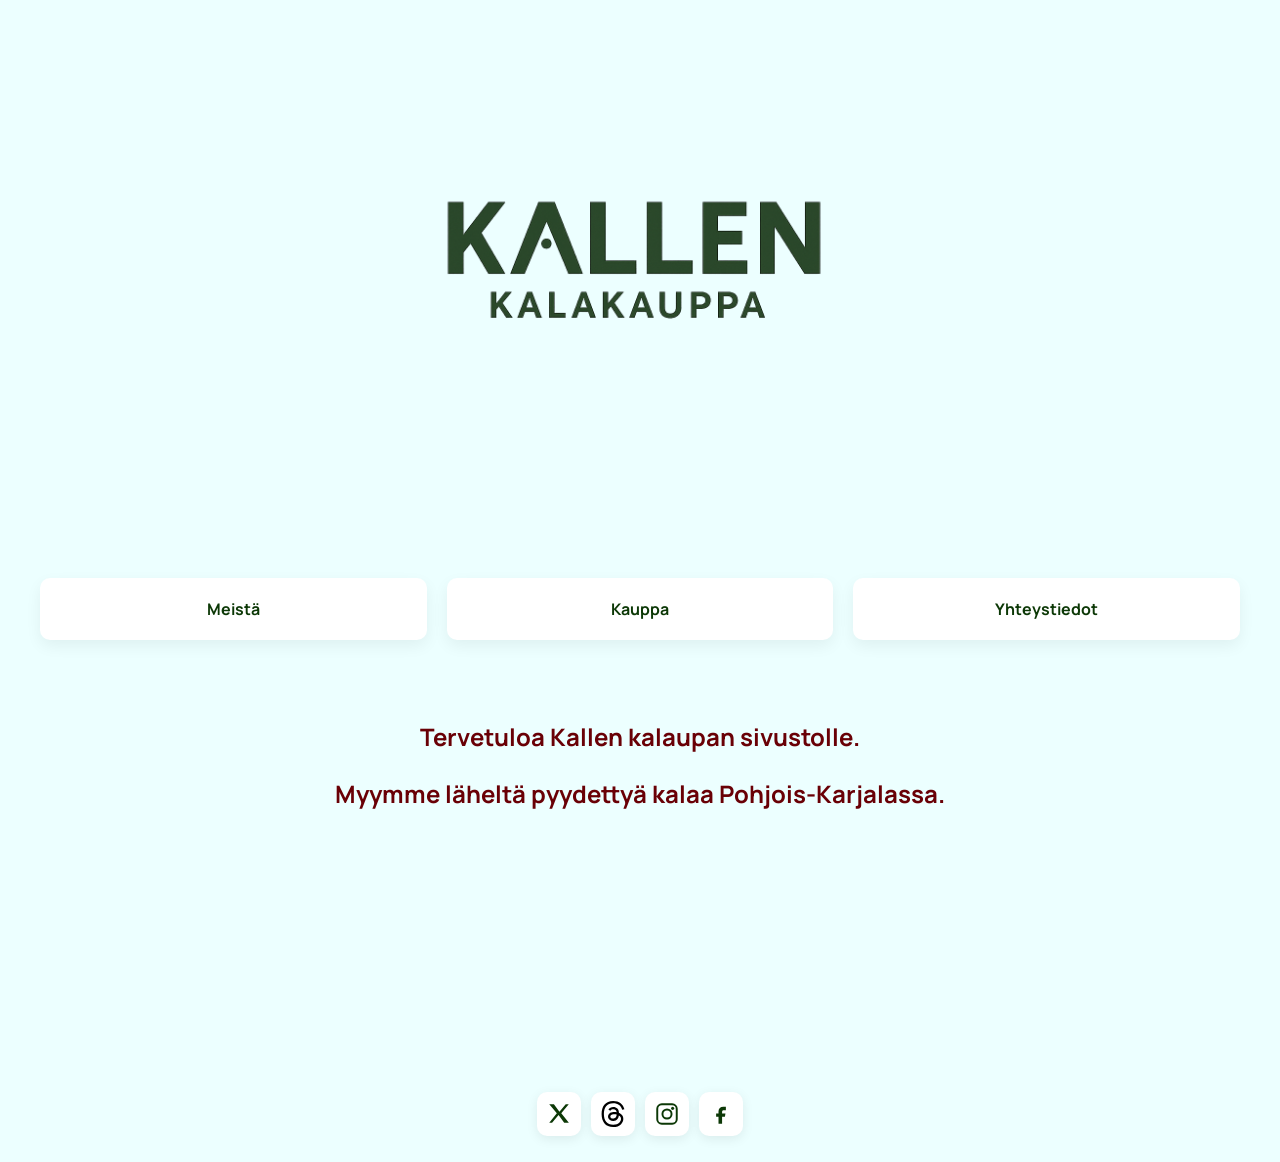
==== index.html @ 1680b655 "Add files via upload" ====
<!DOCTYPE html>
<html lang="fi">
<head>
  <meta charset="UTF-8" />
  <meta name="viewport" content="width=device-width, initial-scale=1" />
  <title>Tervetuloa Kallen kalakauppaan!</title>
  <!-- Ulkoinen tyyli + cache-buster -->
  <link rel="stylesheet" href="./tyylit.css?v=13" />
</head>
<body>

  <!-- ===== HEADER ===== -->
  <header class="site-header container">
    <!-- Logo keskitettynä -->
    <a href="index.html" class="brand" aria-label="Etusivu">
      <img src="KallenkalakauppaLogo.png" alt="Kallen kalakauppa" />
      
    </a>

    <!-- Burger (näkyy vain mobiilissa) -->
    <button class="burger" aria-label="Avaa valikko" aria-controls="paanav" aria-expanded="false">
      <!-- Inline-SVG: ei rikkoudu poluista -->
      <svg xmlns="http://www.w3.org/2000/svg" width="28" height="28"
           viewBox="0 0 24 24" aria-hidden="true" focusable="false">
        <path d="M3 6H21M3 12H21M3 18H21"
              stroke="#0C3806" stroke-width="2.2" stroke-linecap="round" fill="none"/>
      </svg>
    </button>

    <!-- Päänavigaatio: MOBIILISSA piilossa, aukeaa burgerista.
         TABLET/DESKTOP: PIILOSSA kokonaan (laatikot toimivat navi­gaationa) -->
    <nav id="paanav" class="nav" aria-label="Päänavigaatio">
      <ul>
        <li><a href="info.html">Meistä</a></li>
        <li><a href="kauppa.html">Kauppa</a></li>
        <li><a href="yhteystiedot.html">Yhteystiedot</a></li>
      </ul>
    </nav>
  </header>

  <!-- ===== LINKKIBOXIT (AINOA sisäinen navigaatio tablet/desktopissa) ===== -->
  <section class="links container" aria-label="Pikalinkit">
    <a class="box" href="info.html">Meistä</a>
    <a class="box" href="kauppa.html">Kauppa</a>
    <a class="box" href="yhteystiedot.html">Yhteystiedot</a>
  </section>

  <!-- ===== SISÄLTÖ ===== -->
  <main class="content container">
    <h2>Tervetuloa Kallen kalaupan sivustolle. <p>Myymme läheltä pyydettyä kalaa Pohjois-Karjalassa.</p><p></p></b></h2>
    
  </main>

  <!-- ===== FOOTER (some-ikonit, skaalautuvat ja keskitetyt) ===== -->
  <footer class="site-footer" role="contentinfo">
    <nav class="social-icons container" aria-label="Sosiaalisen median linkit">
      <a class="social-link" href="https://x.com" target="_blank" rel="noopener" aria-label="X">
        <img src="x.svg" alt="X" />
      </a>
      <a class="social-link" href="https://threads.net" target="_blank" rel="noopener" aria-label="Threads">
        <img src="threads.svg" alt="Threads" />
      </a>
      <a class="social-link" href="https://instagram.com" target="_blank" rel="noopener" aria-label="Instagram">
        <img src="instagram.svg" alt="Instagram" />
      </a>
      <a class="social-link" href="https://facebook.com" target="_blank" rel="noopener" aria-label="Facebook">
        <img src="facebook.svg" alt="Facebook" />
      </a>
    </nav>
  </footer>

  <!-- ===== JS: burger avaa/sulkee valikon MOBIILISSA ===== -->
  <script>
    (function () {
      const burger = document.querySelector('.burger');
      const nav    = document.getElementById('paanav');
      if (!burger || !nav) return;

      function toggleNav(force) {
        const open = (typeof force === 'boolean') ? force : !nav.classList.contains('open');
        nav.classList.toggle('open', open);
        burger.setAttribute('aria-expanded', open ? 'true' : 'false');
      }

      burger.addEventListener('click', () => toggleNav());

      // Sulje ESC:llä
      window.addEventListener('keydown', (e) => { if (e.key === 'Escape') toggleNav(false); });

      // Sulje klikkaamalla ulkopuolelle
      document.addEventListener('click', (e) => {
        if (!nav.contains(e.target) && !burger.contains(e.target)) toggleNav(false);
      });

      // Kun siirrytään tablet/desktopiin, resetoi tila (nav piilossa isolla ruudulla)
      const mql = window.matchMedia('(min-width: 768px)');
      function onChange(e){
        if (e.matches) { nav.classList.remove('open'); burger.setAttribute('aria-expanded', 'false'); }
      }
      if (mql.addEventListener) mql.addEventListener('change', onChange);
      else mql.addListener(onChange);
    })();
  </script>

</body>
</html>
---- tyylit.css ----
/* ===========================
   FONTIT JA PERUSMUUTTUJAT
   =========================== */
@import url('https://fonts.googleapis.com/css2?family=Manrope:wght@300;400;500;600;700;800&display=swap');

:root{
  --bg: #ECFFFF;      /* tausta */
  --text: #0C3806;    /* pääteksti */
  --accent: #690006;  /* korostus */
  --maxw: 1200px;
  --gap: 20px;
  --radius: 10px;
}

html { font-size: 16px; }
* { box-sizing: border-box; }

body{
  margin: 0;
  font-family: 'Manrope', Arial, sans-serif;
  background: var(--bg);
  color: var(--text);
  min-height: 100vh;
  display: flex;
  flex-direction: column;
}

/* Keskityskontti */
.container{
  width: min(100% - 2rem, var(--maxw));
  margin-inline: auto;
}

/* ===========================
   HEADER + NAV (MOBIILI ENsin)
   =========================== */
.site-header{
  display: grid;
  grid-template-columns: 1fr auto;          /* brand | burger */
  grid-template-areas:
    "brand burger"
    "nav   nav";
  align-items: center;
  justify-items: center;                     /* keskittää solujen sisällön */
  gap: 10px 12px;
  padding: 14px 0;
  text-align: center;
}

.brand{
  grid-area: brand;
  display: inline-flex;
  align-items: center;
  justify-content: center;
  text-decoration: none;
  color: inherit;
}

.brand img{
  height: clamp(60px, 9vw, 140px);
  width: auto;
  max-width: 90vw;
}

.burger{
  grid-area: burger;
  appearance: none;
  border: 0;
  background: transparent;
  padding: 0;
  margin: 0;
  width: 44px;
  height: 44px;
  cursor: pointer;
  display: inline-flex;
  align-items: center;
  justify-content: center;
}

.burger svg, .burger img{
  width: 28px;
  height: 28px;
  display: block;
}

/* Nav: OLETUKSENA PIILOSSA mobiilissa; näkyy vain .open-luokalla */
.nav{
  grid-area: nav;
  display: none;
  background: #fff;
  border: 1px solid rgba(0,0,0,.08);
  box-shadow: 0 6px 18px rgba(0,0,0,.06);
  border-radius: 12px;
  padding: .4rem;
}
.nav.open{ display: block; }

.nav ul{
  list-style: none;
  margin: 0;
  padding: 0;
  display: flex;
  flex-direction: column; /* mobiilissa pystylistana */
  gap: 6px;
  align-items: center;
  justify-content: center;
  text-align: center;
}

.nav a{
  display: block;
  padding: .6rem 1rem;
  color: var(--text);
  text-decoration: none;
  border-radius: 999px;
}
.nav a:hover{
  background: rgba(0,0,0,.06);
}

/* ===========================
   LINKKIBOXIT
   =========================== */
/* Mobiili: laatikot PIILOSSA (käytetään burgeria) */
.links{
  display: none;
}

/* Laatikon ulkoasu (aktiivinen vasta tabletista ylöspäin) */
.box{
  background: #fff;
  padding: 20px;
  border-radius: var(--radius);
  box-shadow: 0 6px 16px rgba(0,0,0,.06);
  font-weight: 700;
  color: var(--text);
  text-decoration: none;
  text-align: center;
  transition: transform .15s ease, box-shadow .15s ease, background-color .15s ease;
}
.box:hover{
  transform: translateY(-2px);
  box-shadow: 0 10px 24px rgba(0,0,0,.10);
}

/* ===========================
   SISÄLTÖ
   =========================== */
.content{
  display: flex;
  flex-direction: column;
  align-items: center;     /* keskitys */
  gap: 12px;
  padding: 20px;
  text-align: center;
}

textarea{
  width: min(100%, 900px);
  height: 200px;
  padding: 10px;
  font-size: 16px;
  border-radius: 8px;
  border: 1px solid rgba(0,0,0,.15);
  outline: none;
}

/* ===========================
   FOOTER (pienet, skaalautuvat ikonit – keskitetty)
   =========================== */
.site-footer {
  margin-top: 200px;
  padding: 18px 0 26px;
  text-align: center;
  background: var(--bg);

}

.social-icons{
  display: grid;
  grid-auto-flow: column;
  grid-auto-columns: max-content;
  justify-content: center;  /* keskitys */
  align-items: center;
  gap: 10px;
  margin-inline: auto;
}

.social-link{
  display: inline-flex;
  align-items: center;
  justify-content: center;
  width: clamp(28px, 6vw, 44px);
  height: clamp(28px, 6vw, 44px);
  border-radius: 10px;
  background: #fff;
  box-shadow: 0 3px 12px rgba(0,0,0,.08);
  transition: transform .15s ease, box-shadow .15s ease, outline-color .15s ease;
  color: var(--text); /* jos käytät inline-SVG + currentColor */
}
.social-link img, .social-link svg{
  width: 60%;
  height: 60%;
  display: block;
}
.social-link:hover, .social-link:focus{
  transform: translateY(-1px);
  box-shadow: 0 6px 16px rgba(0,0,0,.12);
  outline: 2px solid var(--accent);
  outline-offset: 2px;
}

/* MEDIA-QUERYT  */
/* TABLET ≥ 768px:
   - Burger piiloon
   - HEADER-NAV PIILOSSA kokonaan (käytetään laatikoita)
   - Linkkiboksit  päällekkäin*/


   /* TABLET ≥ 768px */

@media (min-width: 768px){
  .burger { display: none; }
  .nav { display: none !important; }

  .links{
    display: grid !important;
    grid-template-columns: 1fr;   /* <-- päällekkäin (yksi sarake) */
    gap: var(--gap);
    margin: 40px auto;
    text-align: center;
    
  }
}

/* DESKTOP ≥ 1024px:
   - Linkkiboksit 3 sarakkeeksi
*/
@media (min-width: 1024px){
  .links{ grid-template-columns: repeat(3, 1fr); }
}

/* Hyvin kapeat puhelimet → some-ikonit voivat rivittyä kahteen */
@media (max-width: 360px){
  .social-icons{
    grid-auto-flow: row;
    grid-template-columns: repeat(2, minmax(28px, 1fr));
    gap: 10px 14px;
  }
}

/* SUURENNETTU JA SKAALAUTUVA LOGO */
  
.site-header img {
  height: 500px;
  width: auto;
}

/* Otsikot */

h2 {color: #690006}
h3 {color: #0C3806}
h4 {color:#690006}
h6 {font-size: 8px;}

/* ===== KALLEN TARINA + KUVA ===== */
.story {
  padding: 20px 0 32px;
}

.story-grid {
  display: grid;
  grid-template-columns: 1fr;    /* mobiili: pinottu */
  gap: clamp(16px, 3vw, 28px);
  align-items: center;
}

/* Tekstilohko */
.story-text {
  order: 1;                      /* mobiilissa teksti ensin */
  text-align: left;
}

.story-text h2 {
  color: var(--text);
  font-weight: 800;
  margin: 0 0 8px 0;
}

.story-text p {
  margin: 0 0 12px 0;
  line-height: 1.55;
}

.selling-points {
  margin: 4px 0 16px 1.2rem;
  padding: 0;
}
.selling-points li {
  margin-bottom: 6px;
}

/* Toimintapainike */
.btn-cta {
  display: inline-block;
  background: var(--text);
  color: #fff;
  text-decoration: none;
  padding: 10px 16px;
  border-radius: 10px;
  transition: transform .15s ease, box-shadow .15s ease, background-color .15s ease;
}
.btn-cta:hover,
.btn-cta:focus {
  background: var(--accent);
  box-shadow: 0 8px 20px rgba(0,0,0,.14);
  outline: 2px solid var(--accent);
  outline-offset: 2px;
}

/* Kuvan lohko */
.story-image {
  order: 2;                      /* mobiilissa kuva toisena */
  margin: 0;
  text-align: center;
}
.story-image img {
  width: 100%;
  height: auto;
  max-width: 720px;              /* rajoita leveyttä isoilla näytöillä */
  border-radius: 12px;
  box-shadow: 0 10px 24px rgba(0,0,0,.06);
}

/* --- Tablet & Desktop: vierekkäin --- */
@media (min-width: 768px) {
  .story-grid {
    grid-template-columns: 1.1fr 0.9fr; /* teksti hieman leveämpi */
  }
  .story-text { order: 1; }
  .story-image { order: 2; }
}

/* --- Leveillä näytöillä vielä vähän tilaa ympärille --- */
@media (min-width: 1200px) {
  .story { padding: 28px 0 40px; }
}
/* ===== KALLEN TARINA + KUVA info.html säädöt ===== */
.story {
  padding: 20px 0 32px;
}

.story-grid {
  display: grid;
  grid-template-columns: 1fr;                  /* mobiili: pinottu */
  gap: clamp(16px, 3vw, 28px);
  align-items: center;                          /* pysty-keskitys */
  justify-items: center;                        /* vaaka-keskitys (KUVA + TEKSTI) */
}

/* Tekstilohko */
.story-text {
  order: 1;                                     /* mobiilissa teksti ensin */
  text-align: center;                           /* mobiilissa tekstikin keskelle */
}

.story-text h2 {
  color: var(--text);
  font-weight: 800;
  margin: 0 0 8px 0;
}

.story-text p {
  color: #690006;
  margin: 0 0 12px 0;
  line-height: 1.55;
}

.selling-points {
  margin: 4px 0 16px 1.2rem;
  padding: 0;
  text-align: left;                             /* luettelon kohdat luettaviksi */
  max-width: 60ch;                              /* rivinpituus hallintaan */
}
.selling-points li {
  margin-bottom: 6px;
}

/* Toimintapainike */
.btn-cta {
  display: inline-block;
  background: var(--text);
  color: #fff;
  text-decoration: none;
  padding: 10px 16px;
  border-radius: 10px;
  transition: transform .15s ease, box-shadow .15s ease, background-color .15s ease;
}
.btn-cta:hover,
.btn-cta:focus {
  background: var(--accent);
  box-shadow: 0 8px 20px rgba(0,0,0,.14);
  outline: 2px solid var(--accent);
  outline-offset: 2px;
}

/* Kuvan lohko */
.story-image {
  order: 2;                                     /* mobiilissa kuva toisena */
  margin: 0;
  text-align: center;
}
.story-image img {
  width: 100%;
  height: auto;
  max-width: 720px;                             /* rajoita leveyttä isoilla näytöillä */
  border-radius: 12px;
  box-shadow: 0 10px 24px rgba(0,0,0,.06);
}

/* --- Tablet & Desktop: vierekkäin ja keskitettynä --- */
@media (min-width: 768px) {
  .story-grid {
    grid-template-columns: 1.1fr 0.9fr;         /* teksti hieman leveämpi */
    place-items: center;                         /* keskitys molempiin suuntiin */
  }
  .story-text { 
    order: 1; 
    text-align: left;                            /* parempi luettavuus leveällä */
    max-width: 60ch; 
  }
  .story-image { order: 2; }
}

/* --- Leveillä näytöillä vielä vähän tilaa ympärille --- */
@media (min-width: 1200px) {
  .story { padding: 28px 0 40px; }
}
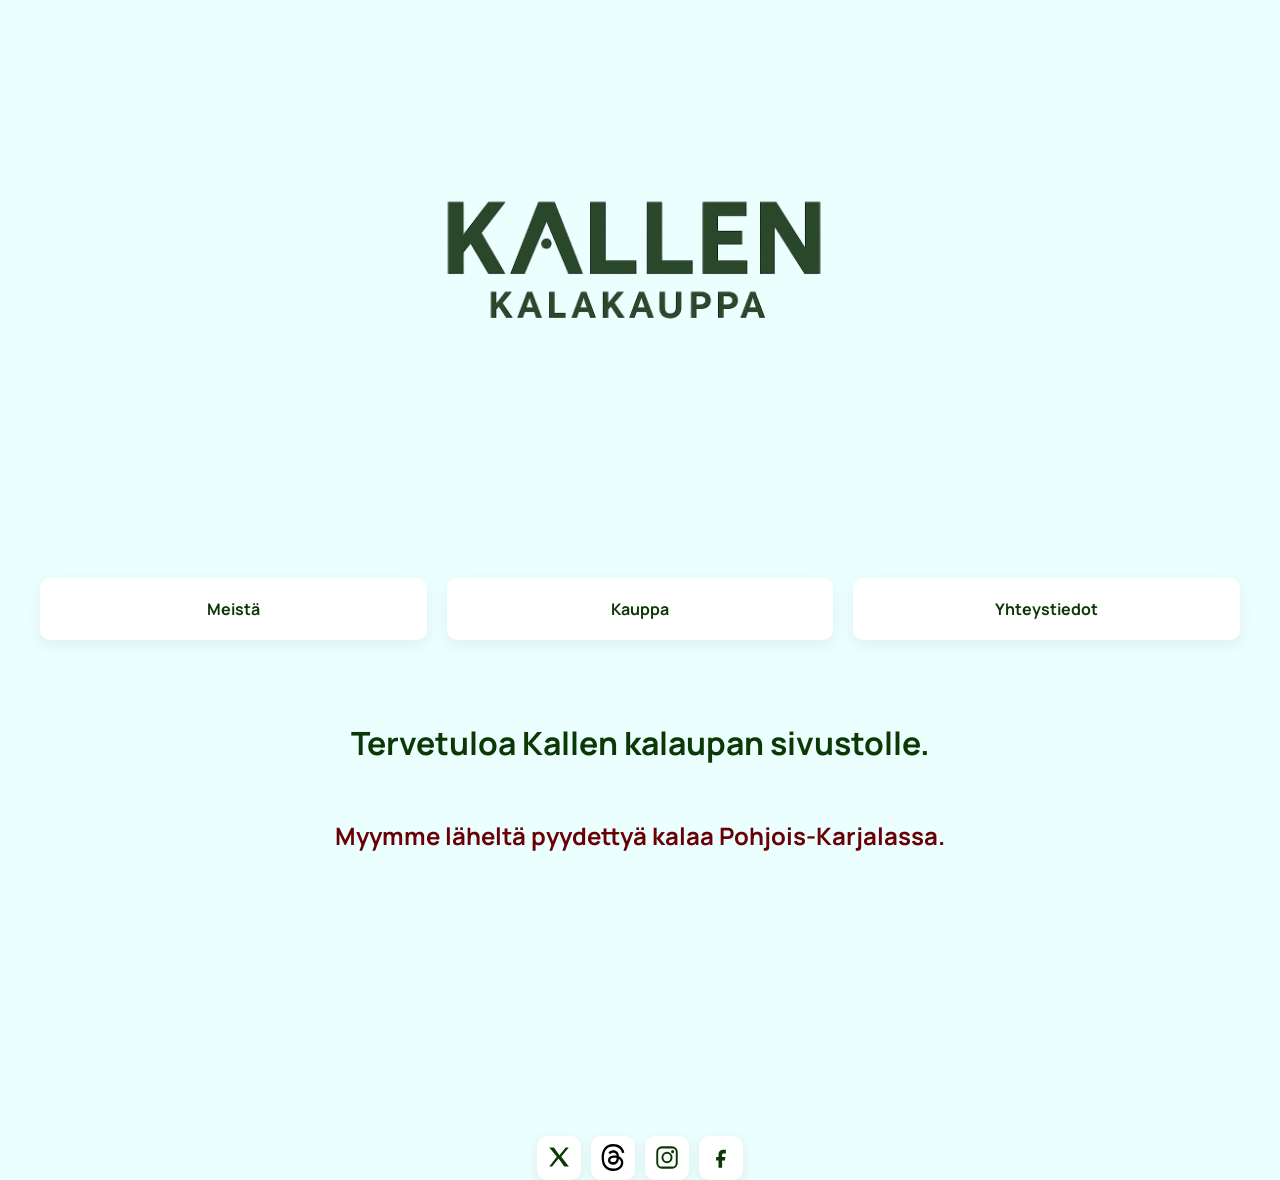
==== commit e5588c67: "Add files via upload" ====
--- a/index.html
+++ b/index.html
@@ -1,9 +1,11 @@
 <!DOCTYPE html>
 <html lang="fi">
 <head>
-  <meta charset="UTF-8" />
+  <meta charset="UTF-8"/>
   <meta name="viewport" content="width=device-width, initial-scale=1" />
   <title>Tervetuloa Kallen kalakauppaan!</title>
+  <meta name="Kallen kalakauppa" content="Kallen kalakaupan verkkosivut" />
+
   <!-- Ulkoinen tyyli + cache-buster -->
   <link rel="stylesheet" href="./tyylit.css?v=13" />
 </head>
@@ -47,12 +49,13 @@
 
   <!-- ===== SISÄLTÖ ===== -->
   <main class="content container">
-    <h2>Tervetuloa Kallen kalaupan sivustolle. <p>Myymme läheltä pyydettyä kalaa Pohjois-Karjalassa.</p><p></p></b></h2>
+    <h1>Tervetuloa Kallen kalaupan sivustolle. </h1>
+    <h2>Myymme läheltä pyydettyä kalaa Pohjois-Karjalassa.</h2>
     
   </main>
 
   <!-- ===== FOOTER (some-ikonit, skaalautuvat ja keskitetyt) ===== -->
-  <footer class="site-footer" role="contentinfo">
+  <footer class="site-footer" role="contentinfo"></footer>
     <nav class="social-icons container" aria-label="Sosiaalisen median linkit">
       <a class="social-link" href="https://x.com" target="_blank" rel="noopener" aria-label="X">
         <img src="x.svg" alt="X" />
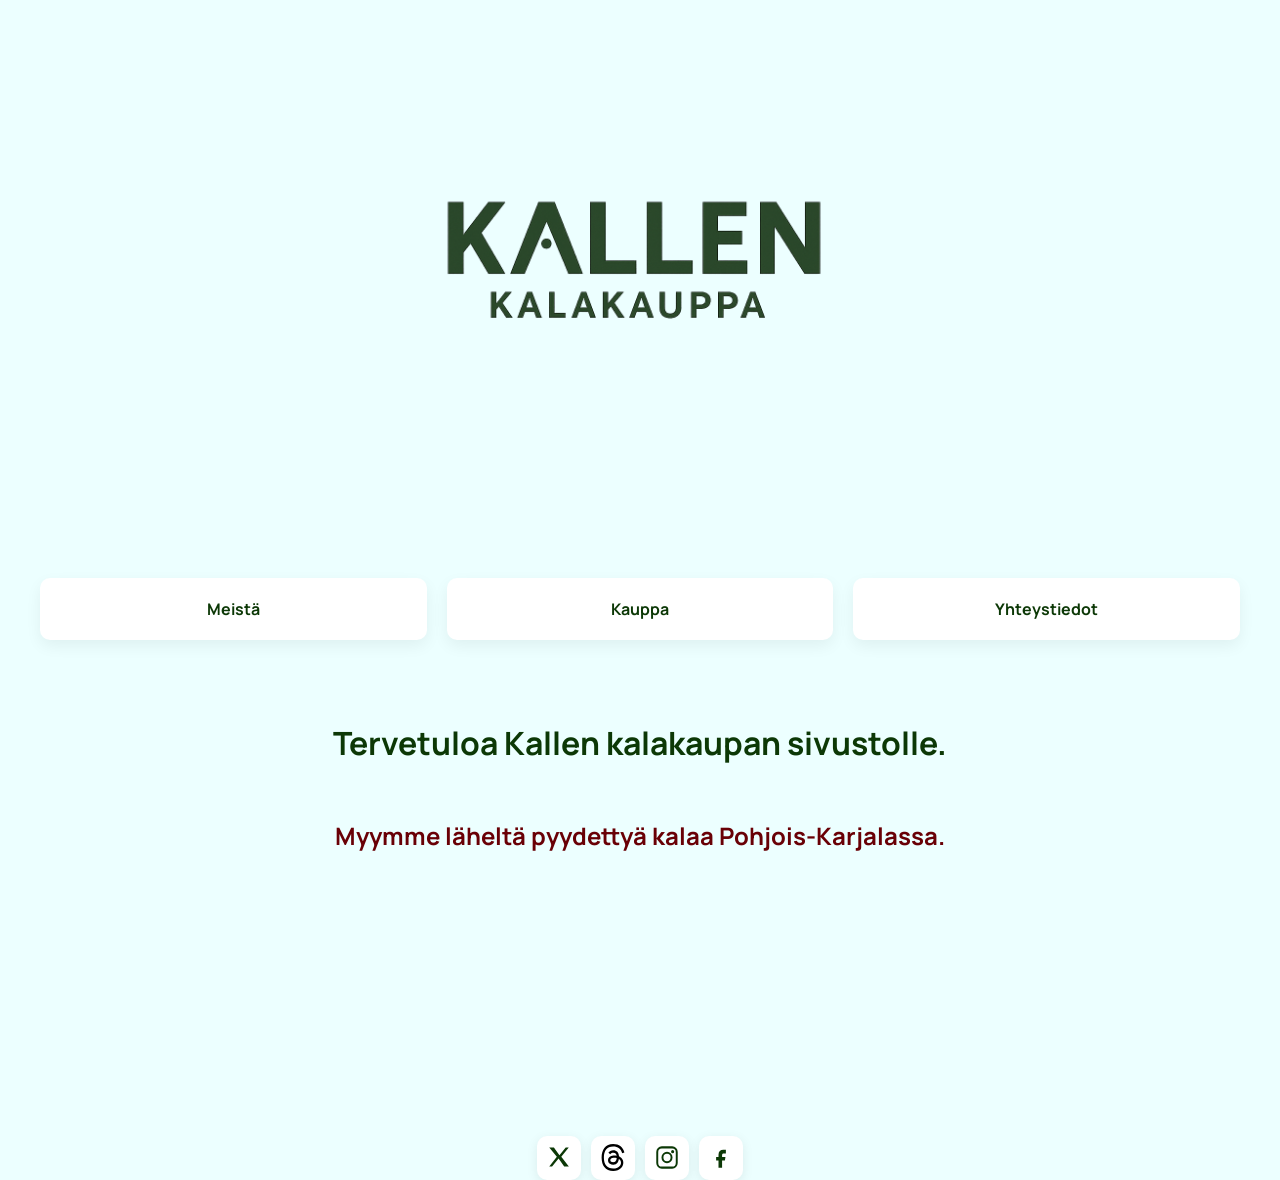
==== commit 7f4fca24: "Add files via upload" ====
--- a/index.html
+++ b/index.html
@@ -49,13 +49,13 @@
 
   <!-- ===== SISÄLTÖ ===== -->
   <main class="content container">
-    <h1>Tervetuloa Kallen kalaupan sivustolle. </h1>
+    <h1>Tervetuloa Kallen kalakaupan sivustolle. </h1>
     <h2>Myymme läheltä pyydettyä kalaa Pohjois-Karjalassa.</h2>
     
   </main>
 
   <!-- ===== FOOTER (some-ikonit, skaalautuvat ja keskitetyt) ===== -->
-  <footer class="site-footer" role="contentinfo"></footer>
+  <footer class="site-footer"></footer>
     <nav class="social-icons container" aria-label="Sosiaalisen median linkit">
       <a class="social-link" href="https://x.com" target="_blank" rel="noopener" aria-label="X">
         <img src="x.svg" alt="X" />
@@ -70,7 +70,7 @@
         <img src="facebook.svg" alt="Facebook" />
       </a>
     </nav>
-  </footer>
+
 
   <!-- ===== JS: burger avaa/sulkee valikon MOBIILISSA ===== -->
   <script>
